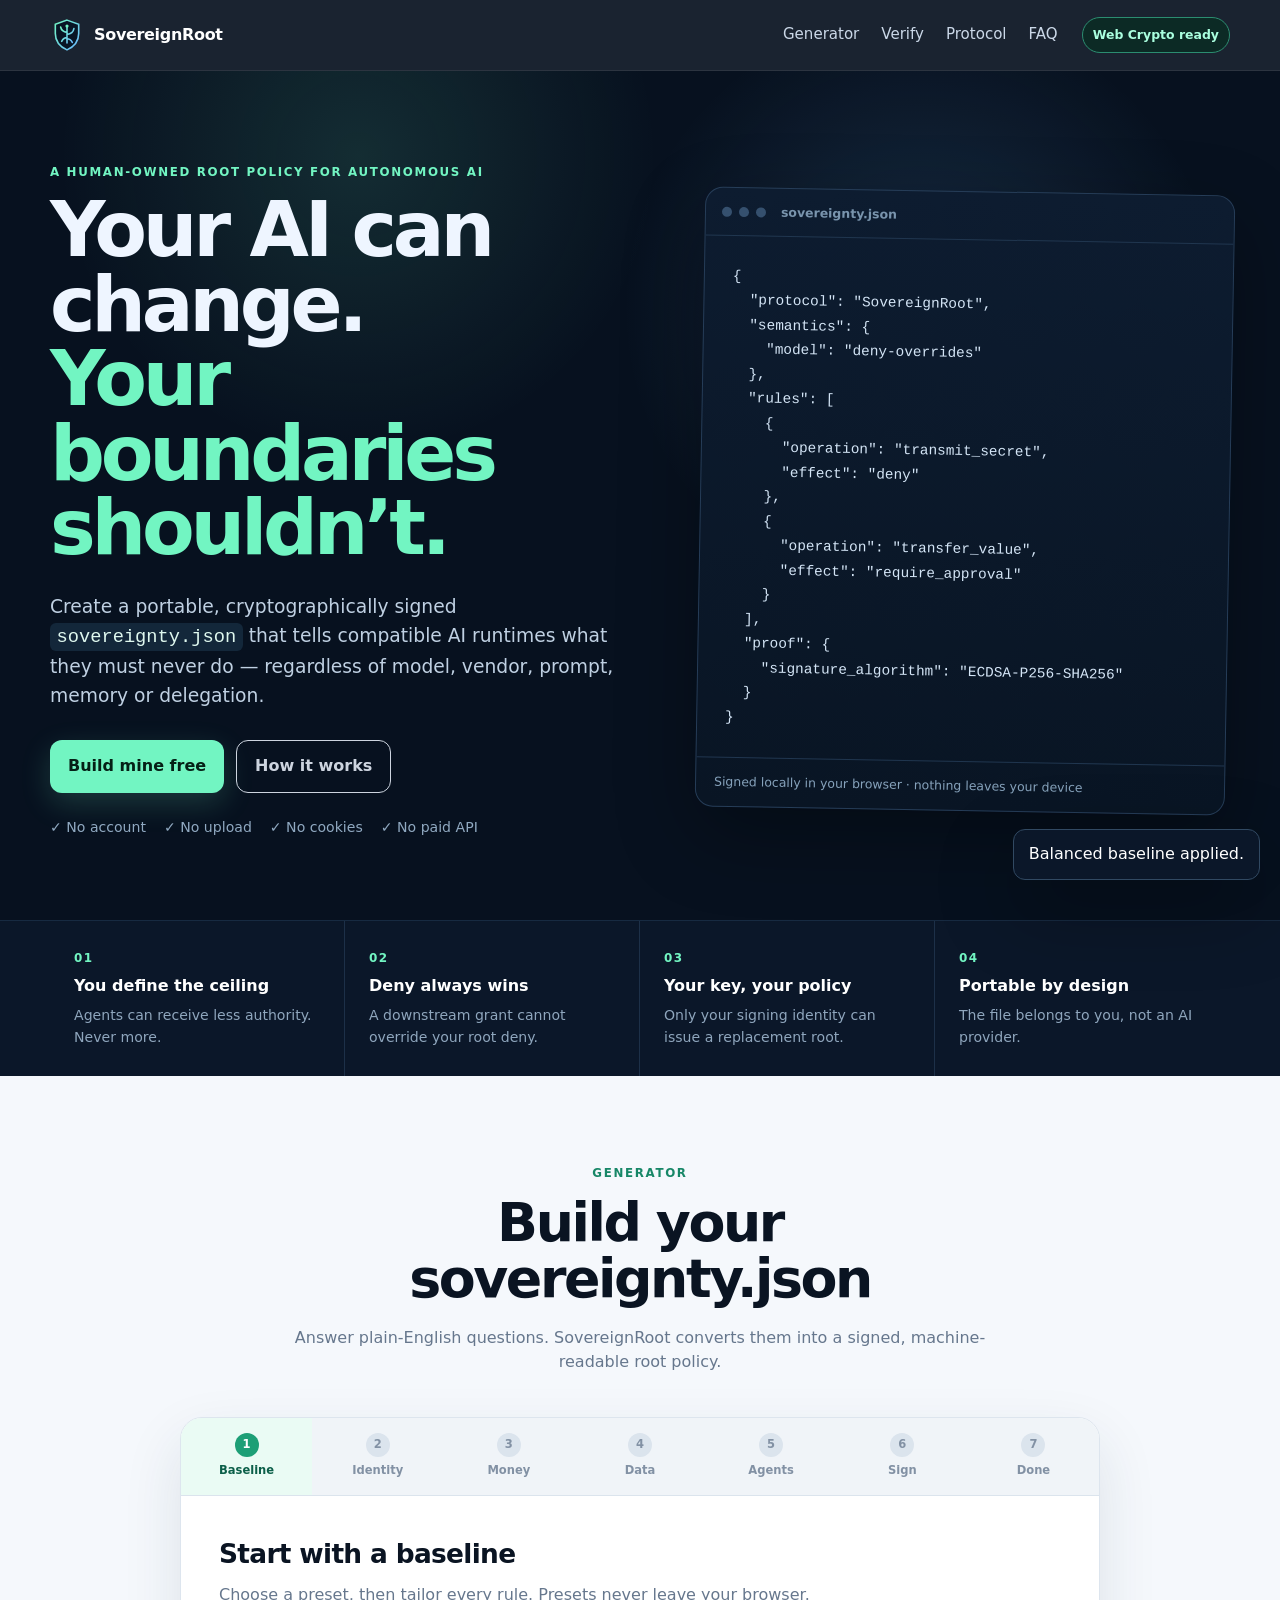
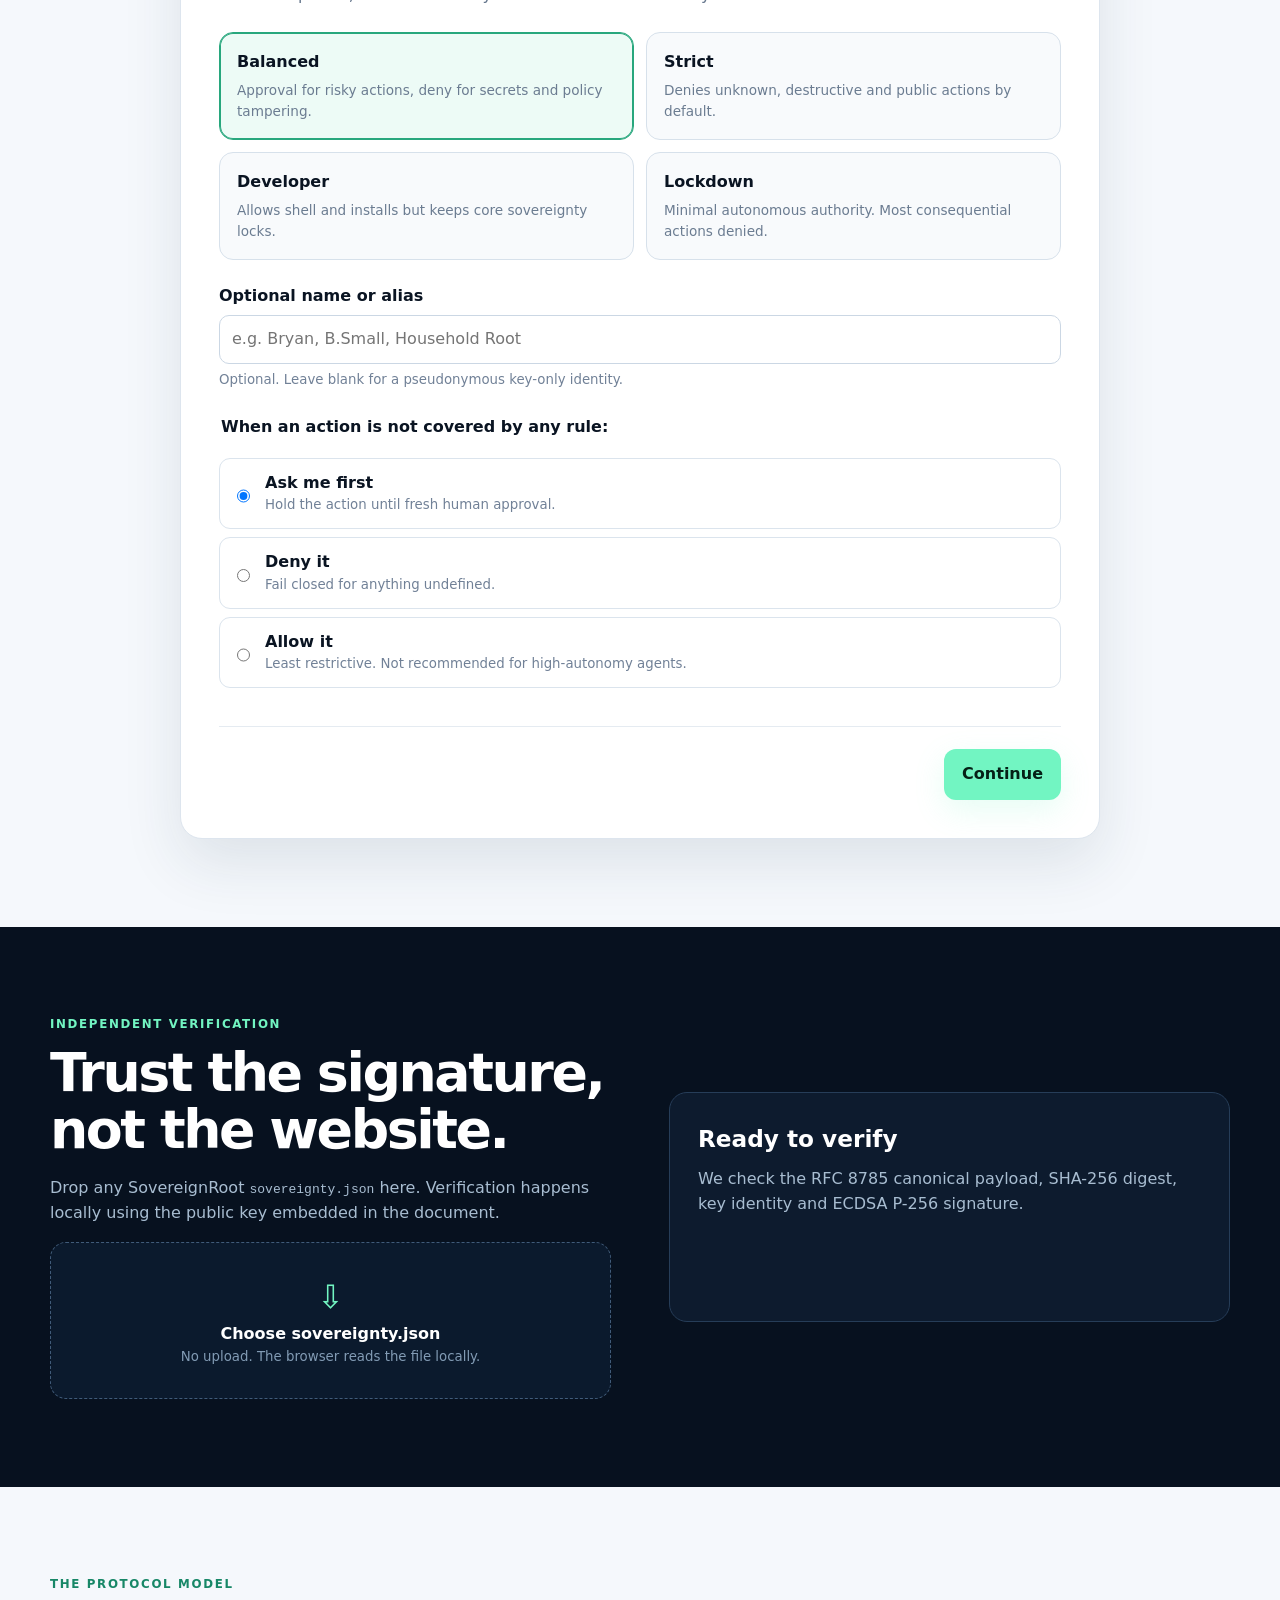
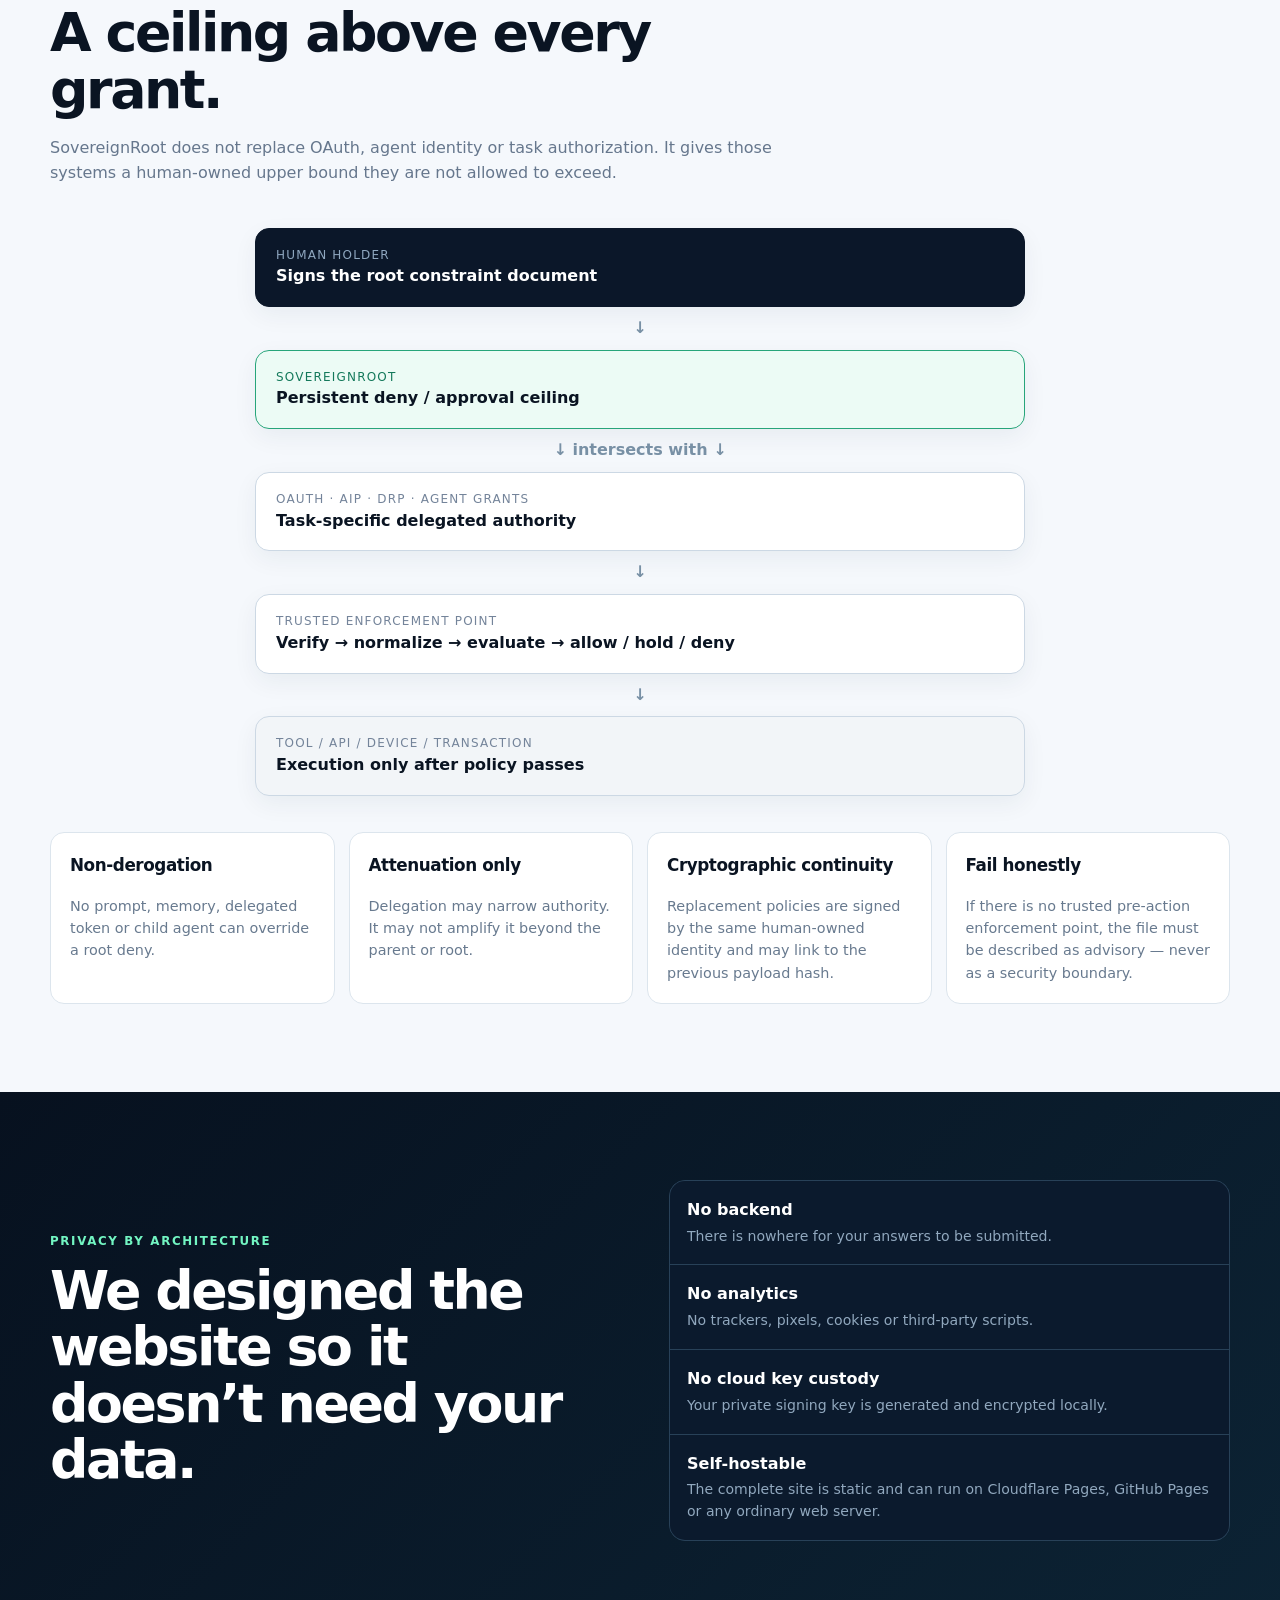
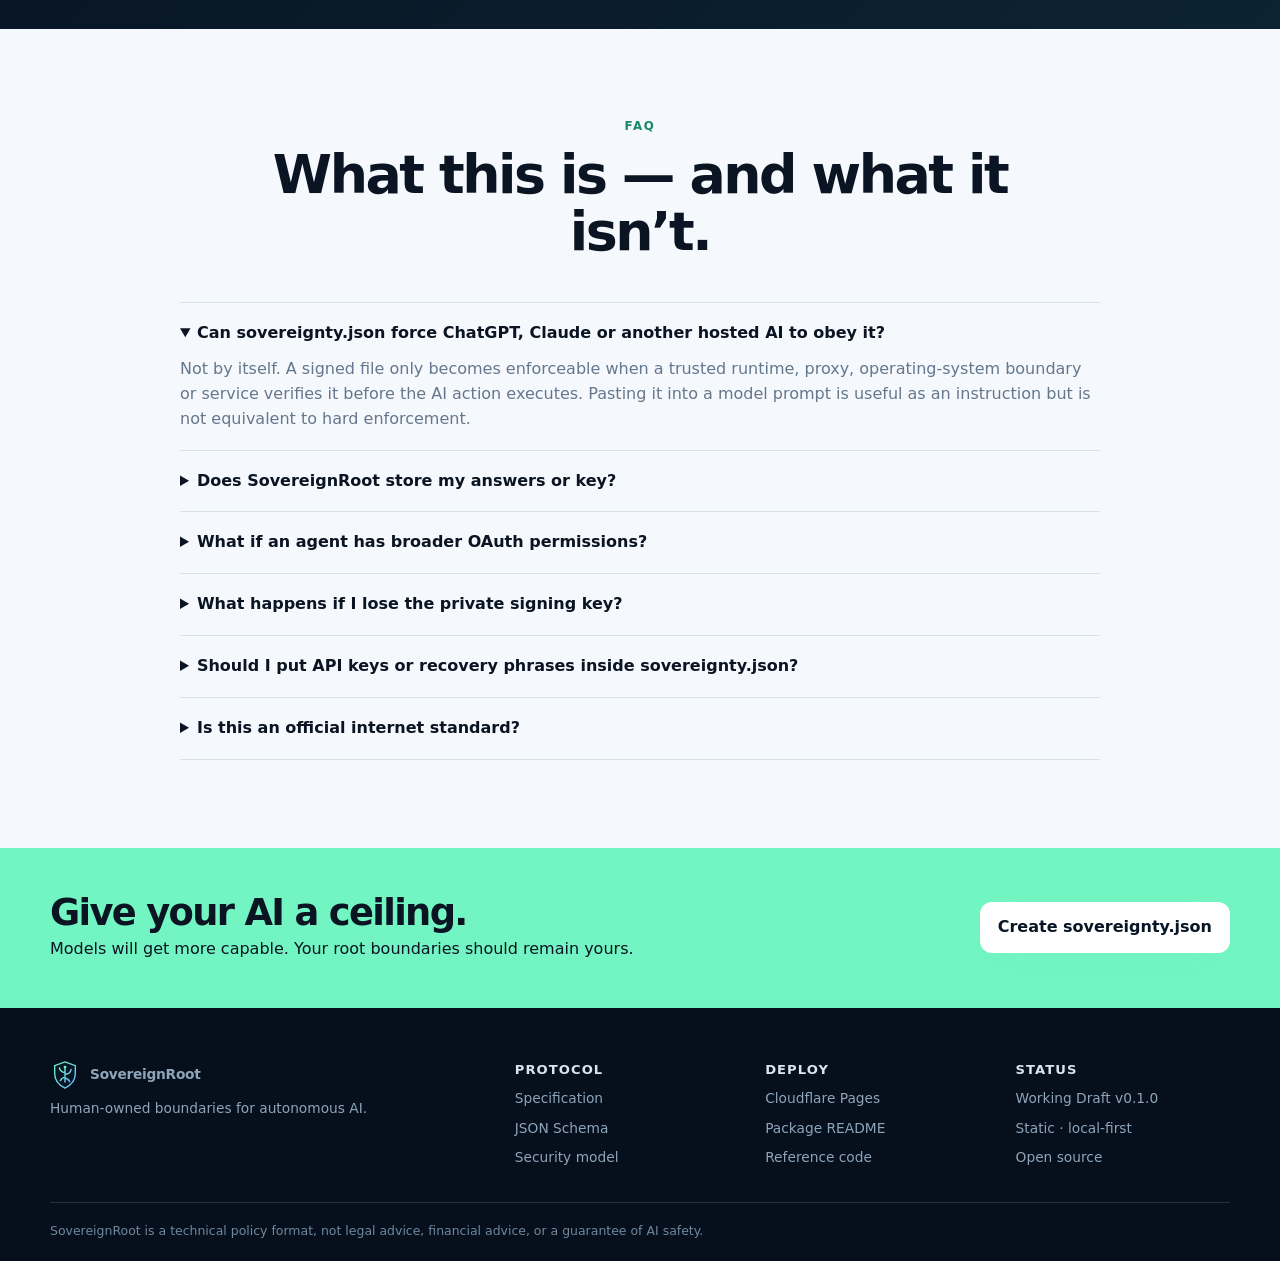
==== index.html @ cc2ec7a3 "SovereignRoot v0.1.1 — human-owned root constraint policy for autonomous AI Static, local-first webs" ====
<!doctype html>
<html lang="en" data-app-ready="false">
<head>
  <meta charset="utf-8">
  <meta name="viewport" content="width=device-width,initial-scale=1">
  <meta name="theme-color" content="#07111f">
  <meta name="description" content="Create a signed sovereignty.json that defines the boundaries your AI agents must never cross. Free, private, local-first and vendor-neutral.">
  <meta name="robots" content="index,follow">
  <meta property="og:title" content="SovereignRoot — Your rules above the AI">
  <meta property="og:description" content="Generate a portable, cryptographically signed root policy for AI agents. Your boundaries survive vendors, models and agents.">
  <meta property="og:type" content="website">
  <meta property="og:url" content="https://sovereignroot.pages.dev/">
  <meta property="og:image" content="https://sovereignroot.pages.dev/assets/og-card.png">
  <meta name="twitter:card" content="summary_large_image">
  <meta name="twitter:title" content="SovereignRoot — Your rules above the AI">
  <meta name="twitter:description" content="Create a signed sovereignty.json. Free. Private. Local-first. Vendor-neutral.">
  <meta name="twitter:image" content="https://sovereignroot.pages.dev/assets/og-card.png">
  <link rel="canonical" href="https://sovereignroot.pages.dev/">
  <link rel="icon" href="./assets/logo.svg" type="image/svg+xml">
  <link rel="manifest" href="./manifest.webmanifest">
  <link rel="stylesheet" href="./css/styles.css">
  <title>SovereignRoot — Your rules above the AI</title>
</head>
<body>
  <a class="skip" href="#main">Skip to content</a>
  <header class="site-header">
    <div class="wrap header-inner">
      <a class="brand" href="#top" aria-label="SovereignRoot home">
        <img src="./assets/logo.svg" width="34" height="34" alt="">
        <span>SovereignRoot</span>
      </a>
      <nav aria-label="Primary">
        <a href="#generator">Generator</a>
        <a href="#verify">Verify</a>
        <a href="#protocol">Protocol</a>
        <a href="#faq">FAQ</a>
      </nav>
      <span id="cryptoSupport" class="status-chip">Checking crypto…</span>
    </div>
  </header>

  <main id="main">
    <section class="hero" id="top">
      <div class="wrap hero-grid">
        <div>
          <div class="eyebrow">A human-owned root policy for autonomous AI</div>
          <h1>Your AI can change.<br><span>Your boundaries shouldn’t.</span></h1>
          <p class="hero-copy">Create a portable, cryptographically signed <code>sovereignty.json</code> that tells compatible AI runtimes what they must never do — regardless of model, vendor, prompt, memory or delegation.</p>
          <div class="hero-actions">
            <a class="button primary" href="#generator">Build mine free</a>
            <a class="button ghost" href="#protocol">How it works</a>
          </div>
          <div class="trust-row" aria-label="Product guarantees">
            <span>✓ No account</span><span>✓ No upload</span><span>✓ No cookies</span><span>✓ No paid API</span>
          </div>
        </div>
        <div class="hero-card" aria-label="Example policy">
          <div class="terminal-bar"><span></span><span></span><span></span><b>sovereignty.json</b></div>
<pre>{
  "protocol": "SovereignRoot",
  "semantics": {
    "model": "deny-overrides"
  },
  "rules": [
    {
      "operation": "transmit_secret",
      "effect": "deny"
    },
    {
      "operation": "transfer_value",
      "effect": "require_approval"
    }
  ],
  "proof": {
    "signature_algorithm": "ECDSA-P256-SHA256"
  }
}</pre>
          <div class="hero-card-footer">Signed locally in your browser · nothing leaves your device</div>
        </div>
      </div>
    </section>

    <section class="principle-strip">
      <div class="wrap principle-grid">
        <div><strong>01</strong><span>You define the ceiling</span><p>Agents can receive less authority. Never more.</p></div>
        <div><strong>02</strong><span>Deny always wins</span><p>A downstream grant cannot override your root deny.</p></div>
        <div><strong>03</strong><span>Your key, your policy</span><p>Only your signing identity can issue a replacement root.</p></div>
        <div><strong>04</strong><span>Portable by design</span><p>The file belongs to you, not an AI provider.</p></div>
      </div>
    </section>

    <section class="section" id="generator">
      <div class="wrap narrow">
        <div class="section-heading">
          <div class="eyebrow">Generator</div>
          <h2>Build your sovereignty.json</h2>
          <p>Answer plain-English questions. SovereignRoot converts them into a signed, machine-readable root policy.</p>
        </div>

        <div class="wizard-shell">
          <ol class="steps" aria-label="Generator progress">
            <li data-step-indicator="1"><span>1</span><b>Baseline</b></li>
            <li data-step-indicator="2"><span>2</span><b>Identity</b></li>
            <li data-step-indicator="3"><span>3</span><b>Money</b></li>
            <li data-step-indicator="4"><span>4</span><b>Data</b></li>
            <li data-step-indicator="5"><span>5</span><b>Agents</b></li>
            <li data-step-indicator="6"><span>6</span><b>Sign</b></li>
            <li data-step-indicator="7"><span>7</span><b>Done</b></li>
          </ol>

          <form id="policyForm" novalidate>
            <section data-step-panel="1" class="wizard-panel">
              <h3>Start with a baseline</h3>
              <p class="muted">Choose a preset, then tailor every rule. Presets never leave your browser.</p>
              <div class="preset-grid">
                <button type="button" class="preset" data-preset="balanced"><b>Balanced</b><span>Approval for risky actions, deny for secrets and policy tampering.</span></button>
                <button type="button" class="preset" data-preset="strict"><b>Strict</b><span>Denies unknown, destructive and public actions by default.</span></button>
                <button type="button" class="preset" data-preset="developer"><b>Developer</b><span>Allows shell and installs but keeps core sovereignty locks.</span></button>
                <button type="button" class="preset" data-preset="lockdown"><b>Lockdown</b><span>Minimal autonomous authority. Most consequential actions denied.</span></button>
              </div>

              <label class="field">
                <span>Optional name or alias</span>
                <input type="text" name="displayName" maxlength="80" autocomplete="off" placeholder="e.g. Bryan, B.Small, Household Root">
                <small>Optional. Leave blank for a pseudonymous key-only identity.</small>
              </label>

              <fieldset class="choice-group">
                <legend>When an action is not covered by any rule:</legend>
                <label><input type="radio" name="unknown" value="require_approval" checked><span><b>Ask me first</b><small>Hold the action until fresh human approval.</small></span></label>
                <label><input type="radio" name="unknown" value="deny"><span><b>Deny it</b><small>Fail closed for anything undefined.</small></span></label>
                <label><input type="radio" name="unknown" value="allow"><span><b>Allow it</b><small>Least restrictive. Not recommended for high-autonomy agents.</small></span></label>
              </fieldset>

              <div class="wizard-actions"><span></span><button type="button" class="button primary" data-next>Continue</button></div>
            </section>

            <section data-step-panel="2" class="wizard-panel" hidden>
              <h3>Identity, secrets & legal authority</h3>
              <p class="muted">These are the rules that prevent an AI from becoming “you” merely because it acts for you.</p>
              <div class="question-grid">
                <label class="select-field"><span>Impersonate you or claim you personally authored an AI action</span><select name="impersonation"><option value="deny">Never</option><option value="require_approval">Only with approval</option></select></label>
                <label class="select-field"><span>Accept contracts, declarations or legal terms</span><select name="legalAcceptance"><option value="require_approval">Require approval</option><option value="deny">Never</option><option value="allow">Allow</option></select></label>
                <label class="select-field"><span>Transmit passwords, API keys, recovery phrases or private keys</span><select name="secretExfiltration"><option value="deny">Never</option><option value="require_approval">Only with approval</option></select></label>
                <label class="select-field"><span>Write secrets into memory, logs, prompts or ordinary files</span><select name="secretPersistence"><option value="deny">Never</option><option value="require_approval">Only with approval</option></select></label>
              </div>
              <div class="hard-lock"><b>Always hard-locked in v0.1:</b> an agent cannot alter the root policy, disable compliant enforcement, weaken security controls, or access the SovereignRoot signing key.</div>
              <div class="wizard-actions"><button type="button" class="button ghost" data-back>Back</button><button type="button" class="button primary" data-next>Continue</button></div>
            </section>

            <section data-step-panel="3" class="wizard-panel" hidden>
              <h3>Money & transactions</h3>
              <p class="muted">Amounts are stored as integer minor units to avoid floating-point ambiguity.</p>
              <div class="three-col">
                <label class="field"><span>Currency</span><select name="currency"><option>GBP</option><option>USD</option><option>EUR</option><option>CAD</option><option>AUD</option><option>CHF</option><option>JPY</option></select></label>
                <label class="field"><span>Approval above — single transaction</span><div class="money-input"><span>minor units</span><input name="singleSpend" inputmode="numeric" value="10000" pattern="[0-9]*"></div><small>10000 = £100.00 when currency is GBP.</small></label>
                <label class="field"><span>Approval above — 24h aggregate</span><div class="money-input"><span>minor units</span><input name="dailySpend" inputmode="numeric" value="25000" pattern="[0-9]*"></div><small>25000 = £250.00 when currency is GBP.</small></label>
              </div>
              <label class="select-field"><span>Pay a new or previously unapproved recipient</span><select name="newPayee"><option value="require_approval">Require approval</option><option value="deny">Never</option><option value="allow">Allow within limits</option></select></label>
              <div class="note warning"><b>Important:</b> SovereignRoot is not a bank control. A compatible trusted enforcement point must intercept the transaction before execution.</div>
              <div class="wizard-actions"><button type="button" class="button ghost" data-back>Back</button><button type="button" class="button primary" data-next>Continue</button></div>
            </section>

            <section data-step-panel="4" class="wizard-panel" hidden>
              <h3>Communication & data</h3>
              <div class="question-grid">
                <label class="select-field"><span>Send external email, messages or DMs</span><select name="externalComms"><option value="require_approval">Require approval</option><option value="deny">Never</option><option value="allow">Allow</option></select></label>
                <label class="select-field"><span>Post publicly on social media, forums or websites</span><select name="publicPosting"><option value="require_approval">Require approval</option><option value="deny">Never</option><option value="allow">Allow</option></select></label>
                <label class="select-field"><span>Delete user files, messages or records</span><select name="destructive"><option value="require_approval">Require approval</option><option value="deny">Never</option><option value="allow">Allow</option></select></label>
                <label class="select-field"><span>Bulk-export private or personal data</span><select name="bulkExport"><option value="require_approval">Require approval</option><option value="deny">Never</option><option value="allow">Allow</option></select></label>
              </div>
              <label class="field"><span>Recipients the agent must never contact</span><textarea name="blockedRecipients" rows="3" placeholder="one per line or comma separated — e.g. person@example.com"></textarea><small>Optional personal data. This remains inside the file you download; do not publish the file if it contains private identifiers.</small></label>
              <label class="field"><span>Domains the agent must never connect to</span><textarea name="blockedDomains" rows="3" placeholder="example.com, unwanted.example"></textarea></label>
              <div class="wizard-actions"><button type="button" class="button ghost" data-back>Back</button><button type="button" class="button primary" data-next>Continue</button></div>
            </section>

            <section data-step-panel="5" class="wizard-panel" hidden>
              <h3>Agents, software & physical actions</h3>
              <div class="question-grid">
                <label class="select-field"><span>Install software, browser extensions, packages or persistent services</span><select name="softwareInstall"><option value="require_approval">Require approval</option><option value="deny">Never</option><option value="allow">Allow</option></select></label>
                <label class="select-field"><span>Run shell, terminal or PowerShell commands</span><select name="shell"><option value="require_approval">Require approval</option><option value="deny">Never</option><option value="allow">Allow</option></select></label>
                <label class="select-field"><span>Control physical devices, locks, machinery, vehicles, cameras or microphones</span><select name="physical"><option value="require_approval">Require approval</option><option value="deny">Never</option><option value="allow">Allow</option></select></label>
              </div>
              <div class="toggle-row">
                <label><input id="childAgents" type="checkbox" name="childAgents"><span><b>Allow child/sub-agents</b><small>Every child must inherit a subset of the parent’s authority. It can never escape this root.</small></span></label>
                <label class="compact"><span>Maximum depth</span><input id="childDepth" name="childDepth" type="number" min="0" max="10" value="0" disabled></label>
              </div>
              <div class="formula"><span>Effective authority</span><b>delegated authority ∩ SovereignRoot allowed authority</b><small>Root deny &gt; approval &gt; downstream allow</small></div>
              <div class="wizard-actions"><button type="button" class="button ghost" data-back>Back</button><button type="button" class="button primary" data-next>Continue</button></div>
            </section>

            <section data-step-panel="6" class="wizard-panel" hidden>
              <h3>Create your signing identity</h3>
              <p class="muted">Your browser generates an ECDSA P-256 signing key. The public key goes in <code>sovereignty.json</code>. The private key is encrypted with your passphrase before download.</p>
              <div class="security-grid">
                <div>
                  <label class="field"><span>Private-key passphrase</span><input id="keyPassphrase" type="password" autocomplete="new-password" minlength="12" placeholder="12+ characters"></label>
                  <label class="field"><span>Repeat passphrase</span><input id="keyPassphraseConfirm" type="password" autocomplete="new-password" minlength="12" placeholder="Repeat it exactly"></label>
                  <div class="note danger"><b>There is no recovery service.</b> If you lose both your encrypted key file and passphrase, nobody can recreate that signing identity — including us.</div>
                </div>
                <div class="key-import-card">
                  <h4>Already have a SovereignRoot identity?</h4>
                  <p>Load your encrypted key bundle to keep the same cryptographic identity when issuing a replacement policy.</p>
                  <input id="existingKeyFile" type="file" accept="application/json,.json">
                  <input id="existingKeyPassphrase" type="password" autocomplete="off" placeholder="Existing key passphrase">
                  <button type="button" id="loadExistingKeyBtn" class="button ghost small">Load existing key</button>
                  <div id="existingKeyStatus" class="inline-status"></div>
                  <hr>
                  <h4>Link a previous policy</h4>
                  <p>Optional. Adds the previous signed payload hash to the new policy’s continuity chain.</p>
                  <input id="previousPolicyFile" type="file" accept="application/json,.json">
                  <div id="previousPolicyStatus" class="inline-status"></div>
                </div>
              </div>
              <div class="wizard-actions"><button type="button" class="button ghost" data-back>Back</button><button type="button" id="generateBtn" class="button primary">Generate &amp; sign my sovereignty.json</button></div>
            </section>

            <section data-step-panel="7" class="wizard-panel result-panel" hidden>
              <div class="result-top">
                <div><div class="eyebrow">Complete</div><h3>Your root policy is ready</h3><p>Download all three files. Keep the encrypted key separate from anything your agent can read.</p></div>
                <span id="resultStatus" class="status-chip valid">Signed locally</span>
              </div>
              <div class="result-metrics">
                <div><span>Rules</span><b id="resultRules">—</b></div>
                <div><span>Hard deny</span><b id="resultDenied">—</b></div>
                <div><span>Approval gates</span><b id="resultApproval">—</b></div>
                <div><span>Spend gate</span><b id="resultSpend">—</b></div>
              </div>
              <div class="download-grid">
                <button type="button" id="downloadPolicyBtn" class="download-card"><b>1. sovereignty.json</b><span>Your signed public root policy. Give this to compatible enforcement runtimes.</span><em>Download policy →</em></button>
                <button type="button" id="downloadKeyBtn" class="download-card critical"><b>2. sovereignroot-key.json</b><span>Your encrypted private signing key. Keep offline and away from agents.</span><em>Download private key →</em></button>
                <button type="button" id="downloadGuideBtn" class="download-card"><b>3. SOVEREIGNROOT-INSTALL.md</b><span>Practical instructions for users and runtime implementers.</span><em>Download instructions →</em></button>
              </div>
              <div class="fingerprints">
                <div><span>Signing identity</span><code id="resultKeyId">—</code></div>
                <div><span>Payload SHA-256</span><code id="resultHash">—</code></div>
              </div>
              <details class="json-details"><summary>Inspect generated JSON</summary><button type="button" id="copyJsonBtn" class="text-button">Copy JSON</button><pre id="jsonPreview"></pre></details>
              <div class="note warning"><b>Do not confuse a signed policy with enforcement.</b> If your agent runtime does not verify and enforce this file before tool actions, it is advisory only.</div>
              <div class="wizard-actions"><button type="button" class="button ghost" data-back>Edit policy</button><button type="button" id="copyGuideBtn" class="button ghost">Copy install instructions</button></div>
            </section>
          </form>
        </div>
      </div>
    </section>

    <section class="section dark" id="verify">
      <div class="wrap split">
        <div>
          <div class="eyebrow">Independent verification</div>
          <h2>Trust the signature, not the website.</h2>
          <p>Drop any SovereignRoot <code>sovereignty.json</code> here. Verification happens locally using the public key embedded in the document.</p>
          <label class="dropbox">
            <input id="verifyFile" type="file" accept="application/json,.json">
            <span class="drop-icon">⇩</span>
            <b>Choose sovereignty.json</b>
            <small>No upload. The browser reads the file locally.</small>
          </label>
        </div>
        <div id="verifyResult" class="verify-output idle">
          <div class="verify-title">Ready to verify</div>
          <p>We check the RFC 8785 canonical payload, SHA-256 digest, key identity and ECDSA P-256 signature.</p>
        </div>
      </div>
    </section>

    <section class="section" id="protocol">
      <div class="wrap">
        <div class="section-heading left">
          <div class="eyebrow">The protocol model</div>
          <h2>A ceiling above every grant.</h2>
          <p>SovereignRoot does not replace OAuth, agent identity or task authorization. It gives those systems a human-owned upper bound they are not allowed to exceed.</p>
        </div>
        <div class="stack-diagram" aria-label="SovereignRoot authority stack">
          <div class="layer human"><span>Human holder</span><b>Signs the root constraint document</b></div>
          <div class="arrow">↓</div>
          <div class="layer root"><span>SovereignRoot</span><b>Persistent deny / approval ceiling</b></div>
          <div class="arrow">↓ intersects with ↓</div>
          <div class="layer auth"><span>OAuth · AIP · DRP · agent grants</span><b>Task-specific delegated authority</b></div>
          <div class="arrow">↓</div>
          <div class="layer runtime"><span>Trusted enforcement point</span><b>Verify → normalize → evaluate → allow / hold / deny</b></div>
          <div class="arrow">↓</div>
          <div class="layer action"><span>Tool / API / device / transaction</span><b>Execution only after policy passes</b></div>
        </div>
        <div class="protocol-cards">
          <article><h3>Non-derogation</h3><p>No prompt, memory, delegated token or child agent can override a root deny.</p></article>
          <article><h3>Attenuation only</h3><p>Delegation may narrow authority. It may not amplify it beyond the parent or root.</p></article>
          <article><h3>Cryptographic continuity</h3><p>Replacement policies are signed by the same human-owned identity and may link to the previous payload hash.</p></article>
          <article><h3>Fail honestly</h3><p>If there is no trusted pre-action enforcement point, the file must be described as advisory — never as a security boundary.</p></article>
        </div>
      </div>
    </section>

    <section class="section privacy-section">
      <div class="wrap split privacy-grid">
        <div>
          <div class="eyebrow">Privacy by architecture</div>
          <h2>We designed the website so it doesn’t need your data.</h2>
        </div>
        <div class="privacy-list">
          <div><b>No backend</b><span>There is nowhere for your answers to be submitted.</span></div>
          <div><b>No analytics</b><span>No trackers, pixels, cookies or third-party scripts.</span></div>
          <div><b>No cloud key custody</b><span>Your private signing key is generated and encrypted locally.</span></div>
          <div><b>Self-hostable</b><span>The complete site is static and can run on Cloudflare Pages, GitHub Pages or any ordinary web server.</span></div>
        </div>
      </div>
    </section>

    <section class="section" id="faq">
      <div class="wrap narrow">
        <div class="section-heading"><div class="eyebrow">FAQ</div><h2>What this is — and what it isn’t.</h2></div>
        <div class="faq-list">
          <details open><summary>Can sovereignty.json force ChatGPT, Claude or another hosted AI to obey it?</summary><p>Not by itself. A signed file only becomes enforceable when a trusted runtime, proxy, operating-system boundary or service verifies it before the AI action executes. Pasting it into a model prompt is useful as an instruction but is not equivalent to hard enforcement.</p></details>
          <details><summary>Does SovereignRoot store my answers or key?</summary><p>No. The distributed website contains no backend or submission endpoint. Generation, encryption, signing and verification happen in your browser. You control the files that are downloaded.</p></details>
          <details><summary>What if an agent has broader OAuth permissions?</summary><p>A conforming enforcement implementation intersects delegated authority with the SovereignRoot ceiling. A downstream grant cannot turn a root deny into an allow.</p></details>
          <details><summary>What happens if I lose the private signing key?</summary><p>You can still use and verify the existing policy, but you lose cryptographic continuity for future replacement policies. Keep at least two offline backups of the encrypted key file and separately preserve the passphrase.</p></details>
          <details><summary>Should I put API keys or recovery phrases inside sovereignty.json?</summary><p>No. Never place secrets in the policy. Rules may refer to secret classes, but actual passwords, private keys, tokens, seed phrases and recovery codes should remain outside the document.</p></details>
          <details><summary>Is this an official internet standard?</summary><p>No. SovereignRoot v0.1 is an open working specification and reference implementation. It deliberately builds on established cryptographic and JSON standards, but the policy format itself is not an IETF, W3C or NIST standard.</p></details>
        </div>
      </div>
    </section>

    <section class="cta-section">
      <div class="wrap cta-inner"><div><h2>Give your AI a ceiling.</h2><p>Models will get more capable. Your root boundaries should remain yours.</p></div><a class="button primary light" href="#generator">Create sovereignty.json</a></div>
    </section>
  </main>

  <footer>
    <div class="wrap footer-grid">
      <div><a class="brand" href="#top"><img src="./assets/logo.svg" width="30" height="30" alt=""><span>SovereignRoot</span></a><p>Human-owned boundaries for autonomous AI.</p></div>
      <div><b>Protocol</b><a href="./protocol/SOVEREIGNROOT-SPEC.md">Specification</a><a href="./protocol/sovereignty.schema.json">JSON Schema</a><a href="./docs/SECURITY.md">Security model</a></div>
      <div><b>Deploy</b><a href="./docs/DEPLOY_CLOUDFLARE.md">Cloudflare Pages</a><a href="./README.md">Package README</a><a href="./reference/README.md">Reference code</a></div>
      <div><b>Status</b><span>Working Draft v0.1.0</span><span>Static · local-first</span><span>Open source</span></div>
    </div>
    <div class="wrap footer-bottom">SovereignRoot is a technical policy format, not legal advice, financial advice, or a guarantee of AI safety.</div>
  </footer>

  <div id="toast" class="toast" role="status" aria-live="polite"></div>
  <script src="./js/sovereignroot.bundle.js"></script>
</body>
</html>
---- css/styles.css ----
:root{--bg:#07111f;--bg2:#0b1729;--panel:#101e32;--panel2:#13243b;--text:#eef5ff;--muted:#a8b8cc;--ink:#0a1422;--paper:#f5f8fc;--line:#243852;--brand:#72f5c2;--brand2:#6ab7ff;--danger:#ff7b8a;--warn:#ffd36a;--shadow:0 28px 80px rgba(0,0,0,.32);--radius:22px;--max:1180px}*{box-sizing:border-box}html{scroll-behavior:smooth}body{margin:0;font-family:Inter,ui-sans-serif,system-ui,-apple-system,BlinkMacSystemFont,"Segoe UI",sans-serif;background:var(--paper);color:var(--ink);line-height:1.55}button,input,select,textarea{font:inherit}.wrap{width:min(var(--max),calc(100% - 40px));margin-inline:auto}.narrow{width:min(920px,calc(100% - 40px))}.skip{position:absolute;left:-9999px;top:8px;background:#fff;padding:8px 12px;z-index:999}.skip:focus{left:8px}.site-header{position:sticky;top:0;z-index:50;background:rgba(7,17,31,.92);backdrop-filter:blur(16px);border-bottom:1px solid rgba(255,255,255,.08);color:#fff}.header-inner{height:70px;display:flex;align-items:center;gap:24px}.brand{display:inline-flex;align-items:center;gap:10px;color:inherit;text-decoration:none;font-weight:800;letter-spacing:-.02em}.brand img{display:block}.header-inner nav{display:flex;gap:22px;margin-left:auto}.header-inner nav a{color:#cbd8e8;text-decoration:none;font-size:.94rem}.header-inner nav a:hover{color:#fff}.status-chip{display:inline-flex;align-items:center;border-radius:999px;padding:7px 10px;font-size:.78rem;font-weight:750;border:1px solid #38506e;color:#c7d6e8;background:#0d1b2e}.status-chip.valid{border-color:#2b8d70;color:#aaffdf;background:#0c2a25}.status-chip.warning{border-color:#7e672e;color:#ffe6a7;background:#2d2614}.hero{background:radial-gradient(circle at 72% 28%,rgba(106,183,255,.17),transparent 27%),radial-gradient(circle at 28% 10%,rgba(114,245,194,.12),transparent 25%),var(--bg);color:var(--text);padding:92px 0 82px;overflow:hidden}.hero-grid{display:grid;grid-template-columns:1.05fr .95fr;gap:64px;align-items:center}.eyebrow{text-transform:uppercase;letter-spacing:.14em;font-size:.74rem;font-weight:850;color:#178767;margin-bottom:12px}.hero .eyebrow,.dark .eyebrow,.privacy-section .eyebrow{color:var(--brand)}h1,h2,h3,h4,p{margin-top:0}h1{font-size:clamp(3rem,6vw,5.6rem);line-height:.97;letter-spacing:-.055em;margin-bottom:26px}h1 span{color:var(--brand)}h2{font-size:clamp(2.2rem,4.2vw,3.7rem);line-height:1.05;letter-spacing:-.045em;margin-bottom:18px}h3{font-size:1.65rem;letter-spacing:-.025em}.hero-copy{font-size:1.17rem;color:#bfd0e2;max-width:690px}.hero-copy code{color:#dff8ef;background:#13273a;padding:.15em .35em;border-radius:6px}.hero-actions{display:flex;gap:12px;margin:30px 0 24px}.button{display:inline-flex;align-items:center;justify-content:center;border:0;border-radius:12px;padding:13px 18px;font-weight:800;text-decoration:none;cursor:pointer;transition:.18s transform,.18s background,.18s border}.button:hover{transform:translateY(-1px)}.button.primary{background:var(--brand);color:#052016;box-shadow:0 10px 30px rgba(114,245,194,.18)}.button.primary:hover{background:#8affcf}.button.ghost{background:transparent;color:inherit;border:1px solid currentColor;opacity:.86}.button.small{padding:9px 12px;font-size:.88rem}.button.light{background:#fff;color:#081525}.trust-row{display:flex;flex-wrap:wrap;gap:18px;color:#90a9c1;font-size:.88rem}.hero-card{background:linear-gradient(180deg,#0d1c30,#091524);border:1px solid #263d58;border-radius:18px;box-shadow:var(--shadow);overflow:hidden;transform:rotate(1deg)}.terminal-bar{height:48px;display:flex;align-items:center;gap:7px;padding:0 16px;border-bottom:1px solid #20364f;color:#7994ad;font-size:.78rem}.terminal-bar span{width:10px;height:10px;border-radius:50%;background:#35506e}.terminal-bar b{margin-left:8px}.hero-card pre{margin:0;padding:28px;color:#d4e5f6;overflow:auto;font-size:.9rem;line-height:1.7}.hero-card-footer{padding:14px 18px;border-top:1px solid #20364f;color:#86a2bb;font-size:.78rem}.principle-strip{background:#0b1729;color:#fff;border-top:1px solid #172a41}.principle-grid{display:grid;grid-template-columns:repeat(4,1fr)}.principle-grid>div{padding:28px 24px;border-right:1px solid #1d3048}.principle-grid>div:last-child{border:0}.principle-grid strong{display:block;color:var(--brand);font-size:.75rem;letter-spacing:.12em}.principle-grid span{display:block;font-weight:800;margin:6px 0}.principle-grid p{margin:0;color:#8fa6bd;font-size:.88rem}.section{padding:88px 0}.section.dark{background:var(--bg);color:#fff}.section-heading{text-align:center;max-width:760px;margin:0 auto 42px}.section-heading.left{text-align:left;margin-left:0}.section-heading p,.muted{color:#66778d}.wizard-shell{background:#fff;border:1px solid #dde5ee;border-radius:var(--radius);box-shadow:0 24px 60px rgba(28,51,77,.11);overflow:hidden}.steps{list-style:none;display:grid;grid-template-columns:repeat(7,1fr);gap:0;margin:0;padding:0;background:#f0f4f8;border-bottom:1px solid #dbe4ed}.steps li{padding:15px 8px;text-align:center;color:#8291a4;font-size:.72rem;position:relative}.steps li span{width:24px;height:24px;border-radius:50%;display:grid;place-items:center;margin:0 auto 5px;background:#dbe4ed;font-weight:800}.steps li b{display:block}.steps li.active{color:#0c5f49;background:#eafbf4}.steps li.active span,.steps li.done span{background:#1d9f76;color:#fff}.wizard-panel{padding:38px}.wizard-panel>h3{margin-bottom:8px}.preset-grid{display:grid;grid-template-columns:repeat(2,1fr);gap:12px;margin:24px 0}.preset{appearance:none;text-align:left;border:1px solid #d7e1eb;background:#f8fafc;border-radius:14px;padding:17px;cursor:pointer;color:var(--ink)}.preset b,.preset span{display:block}.preset span{font-size:.85rem;color:#6b7c91;margin-top:5px}.preset.selected{border-color:#28a77d;background:#edfbf6;box-shadow:inset 0 0 0 1px #28a77d}.field{display:block;margin:18px 0}.field>span,.select-field>span{display:block;font-weight:750;margin-bottom:7px}.field input,.field select,.field textarea,.select-field select,.key-import-card input,.compact input{width:100%;border:1px solid #cbd7e4;border-radius:10px;padding:11px 12px;background:#fff;color:#0b1729}.field textarea{resize:vertical}.field small,.select-field small,.toggle-row small{display:block;color:#718197;margin-top:6px}.choice-group{border:0;padding:0;margin:24px 0}.choice-group legend{font-weight:800;margin-bottom:10px}.choice-group label{display:flex;gap:12px;padding:12px;border:1px solid #dbe4ed;border-radius:11px;margin:8px 0}.choice-group input{margin-top:5px}.choice-group span b,.choice-group span small{display:block}.choice-group small{color:#718197}.wizard-actions{display:flex;justify-content:space-between;gap:12px;margin-top:30px;padding-top:22px;border-top:1px solid #e5ebf1}.question-grid{display:grid;grid-template-columns:1fr 1fr;gap:14px}.select-field{display:block;border:1px solid #dbe4ed;border-radius:13px;padding:16px;background:#fafcfe}.hard-lock{padding:15px 17px;background:#0d2234;color:#d8e8f6;border-radius:12px;margin-top:18px}.three-col{display:grid;grid-template-columns:.55fr 1fr 1fr;gap:14px}.money-input{display:flex;border:1px solid #cbd7e4;border-radius:10px;overflow:hidden}.money-input span{padding:11px;background:#eef3f7;color:#62748a;font-size:.8rem;white-space:nowrap}.money-input input{border:0!important;border-radius:0!important}.note{padding:14px 16px;border-radius:11px;margin:18px 0;font-size:.9rem}.note.warning{background:#fff8df;border:1px solid #eed995;color:#604f18}.note.danger{background:#fff0f2;border:1px solid #f0b6be;color:#6d2832}.toggle-row{display:grid;grid-template-columns:1fr 180px;gap:14px;align-items:end;margin:18px 0}.toggle-row>label:first-child{display:flex;gap:11px;padding:14px;border:1px solid #dbe4ed;border-radius:12px}.toggle-row b,.toggle-row small{display:block}.compact span{display:block;font-weight:750;margin-bottom:7px}.formula{margin:20px 0;padding:20px;border-radius:14px;background:#07111f;color:#fff;text-align:center}.formula span,.formula small{display:block;color:#8fa8c0}.formula b{display:block;color:var(--brand);font-size:1.15rem;margin:5px 0}.security-grid{display:grid;grid-template-columns:1fr 1fr;gap:18px}.key-import-card{border:1px solid #dbe4ed;border-radius:14px;padding:18px;background:#f7fafc}.key-import-card h4{margin-bottom:5px}.key-import-card p{font-size:.86rem;color:#6b7c91}.key-import-card input{margin:5px 0 9px}.key-import-card hr{border:0;border-top:1px solid #dce5ed;margin:18px 0}.inline-status{font-size:.78rem;margin-top:8px;word-break:break-all}.inline-status.good{color:#147a5d}.inline-status.bad{color:#b53d4d}.result-top{display:flex;justify-content:space-between;gap:20px}.result-metrics{display:grid;grid-template-columns:repeat(4,1fr);gap:10px;margin:22px 0}.result-metrics div{border:1px solid #dce5ed;border-radius:12px;padding:14px}.result-metrics span{display:block;color:#74849a;font-size:.78rem}.result-metrics b{font-size:1.05rem}.download-grid{display:grid;grid-template-columns:repeat(3,1fr);gap:12px}.download-card{appearance:none;text-align:left;border:1px solid #d6e1eb;background:#f9fbfd;border-radius:14px;padding:17px;cursor:pointer;color:var(--ink)}.download-card b,.download-card span,.download-card em{display:block}.download-card span{color:#687a8f;font-size:.84rem;margin:7px 0 17px}.download-card em{font-style:normal;color:#0e8060;font-weight:800;font-size:.86rem}.download-card.critical{border-color:#edb6be;background:#fff6f7}.download-card.critical em{color:#b43e4c}.fingerprints{display:grid;grid-template-columns:1fr 1fr;gap:12px;margin:18px 0}.fingerprints div{background:#081525;border-radius:12px;color:#fff;padding:14px;min-width:0}.fingerprints span{display:block;color:#88a2bc;font-size:.76rem;margin-bottom:5px}.fingerprints code{display:block;white-space:nowrap;overflow:auto;font-size:.72rem}.json-details{margin:16px 0;border:1px solid #dce5ed;border-radius:12px;padding:14px}.json-details summary{cursor:pointer;font-weight:800}.json-details pre{max-height:420px;overflow:auto;background:#081525;color:#dbeaf7;padding:15px;border-radius:10px;font-size:.75rem}.text-button{border:0;background:transparent;color:#0a7e5d;font-weight:800;cursor:pointer;padding:8px 0}.split{display:grid;grid-template-columns:1fr 1fr;gap:58px;align-items:center}.dark p{color:#a8bdd1}.dropbox{display:grid;place-items:center;border:1px dashed #405b79;border-radius:16px;padding:30px;background:#0b1a2d;cursor:pointer;text-align:center}.dropbox input{position:absolute;opacity:0;pointer-events:none}.drop-icon{font-size:2rem;color:var(--brand)}.dropbox small{color:#829bb4}.verify-output{border-radius:18px;padding:28px;min-height:230px;background:#0d1b2e;border:1px solid #263d58}.verify-output.valid{border-color:#2b8d70;background:#0b2a24}.verify-output.invalid{border-color:#8d3c49;background:#2b1218}.verify-title{font-size:1.45rem;font-weight:850;margin-bottom:10px}.mini-dl{display:grid;gap:9px}.mini-dl div{display:grid;grid-template-columns:90px 1fr;gap:10px}.mini-dl dt{color:#8ea5bc}.mini-dl dd{margin:0;word-break:break-all}.stack-diagram{max-width:770px;margin:36px auto}.layer{border:1px solid #ccd8e4;border-radius:14px;padding:17px 20px;background:#fff;box-shadow:0 8px 24px rgba(22,45,68,.06)}.layer span,.layer b{display:block}.layer span{font-size:.75rem;text-transform:uppercase;letter-spacing:.1em;color:#74849a}.layer.root{border-color:#27a57a;background:#ecfbf5}.layer.root span{color:#14795b}.layer.human{background:#0b1729;color:#fff;border-color:#0b1729}.layer.human span{color:#8fa7bf}.layer.action{background:#f2f5f8}.arrow{text-align:center;color:#7890a5;font-weight:800;padding:9px}.protocol-cards{display:grid;grid-template-columns:repeat(4,1fr);gap:14px}.protocol-cards article{border:1px solid #dce5ed;border-radius:14px;padding:19px;background:#fff}.protocol-cards h3{font-size:1.05rem}.protocol-cards p{color:#687a8f;margin:0;font-size:.9rem}.privacy-section{background:linear-gradient(135deg,#07111f,#0c2334);color:#fff}.privacy-grid h2{margin-bottom:0}.privacy-list{display:grid;gap:1px;background:#284158;border:1px solid #284158;border-radius:16px;overflow:hidden}.privacy-list div{background:#0b1a2d;padding:17px}.privacy-list b,.privacy-list span{display:block}.privacy-list span{color:#91a8be;font-size:.88rem;margin-top:3px}.faq-list details{border-top:1px solid #d7e1eb;padding:18px 0}.faq-list details:last-child{border-bottom:1px solid #d7e1eb}.faq-list summary{font-weight:800;cursor:pointer}.faq-list p{color:#65778c;margin:11px 0 0}.cta-section{background:var(--brand);padding:46px 0}.cta-inner{display:flex;align-items:center;justify-content:space-between;gap:30px}.cta-inner h2{font-size:2.3rem;margin-bottom:5px}.cta-inner p{margin:0}.site-header+.hero{}footer{background:#06101c;color:#d8e5f1;padding:52px 0 22px}.footer-grid{display:grid;grid-template-columns:2fr repeat(3,1fr);gap:36px}.footer-grid>div{display:flex;flex-direction:column;gap:8px}.footer-grid p,.footer-grid a,.footer-grid span{color:#8ea4ba;text-decoration:none;font-size:.86rem}.footer-grid b{font-size:.82rem;text-transform:uppercase;letter-spacing:.08em}.footer-bottom{border-top:1px solid #1d3045;margin-top:34px;padding-top:18px;color:#6f879f;font-size:.78rem}.toast{position:fixed;right:20px;bottom:20px;z-index:100;background:#0b1729;color:#fff;border:1px solid #314962;border-radius:12px;padding:12px 15px;box-shadow:var(--shadow);opacity:0;transform:translateY(8px);pointer-events:none;transition:.2s}.toast.show{opacity:1;transform:none}.toast[data-kind="success"]{border-color:#2b8d70}.toast[data-kind="error"]{border-color:#a13d4b}@media(max-width:900px){.hero-grid,.split,.security-grid{grid-template-columns:1fr}.hero{padding-top:64px}.principle-grid{grid-template-columns:1fr 1fr}.question-grid,.download-grid,.protocol-cards{grid-template-columns:1fr 1fr}.three-col{grid-template-columns:1fr}.header-inner nav{display:none}.steps b{display:none!important}.footer-grid{grid-template-columns:1fr 1fr}.result-metrics{grid-template-columns:1fr 1fr}.fingerprints{grid-template-columns:1fr}}@media(max-width:620px){.wrap,.narrow{width:min(100% - 24px,var(--max))}.hero{padding:54px 0}.hero-actions{flex-direction:column;align-items:stretch}.trust-row{gap:10px}.principle-grid,.question-grid,.download-grid,.protocol-cards,.footer-grid{grid-template-columns:1fr}.principle-grid>div{border-right:0;border-bottom:1px solid #1d3048}.wizard-panel{padding:24px 18px}.steps li{padding:10px 2px}.preset-grid{grid-template-columns:1fr}.toggle-row{grid-template-columns:1fr}.result-top,.cta-inner{align-items:flex-start;flex-direction:column}.result-metrics{grid-template-columns:1fr 1fr}.header-inner{height:62px}.header-inner .status-chip{display:none}h1{font-size:3.2rem}.section{padding:64px 0}}
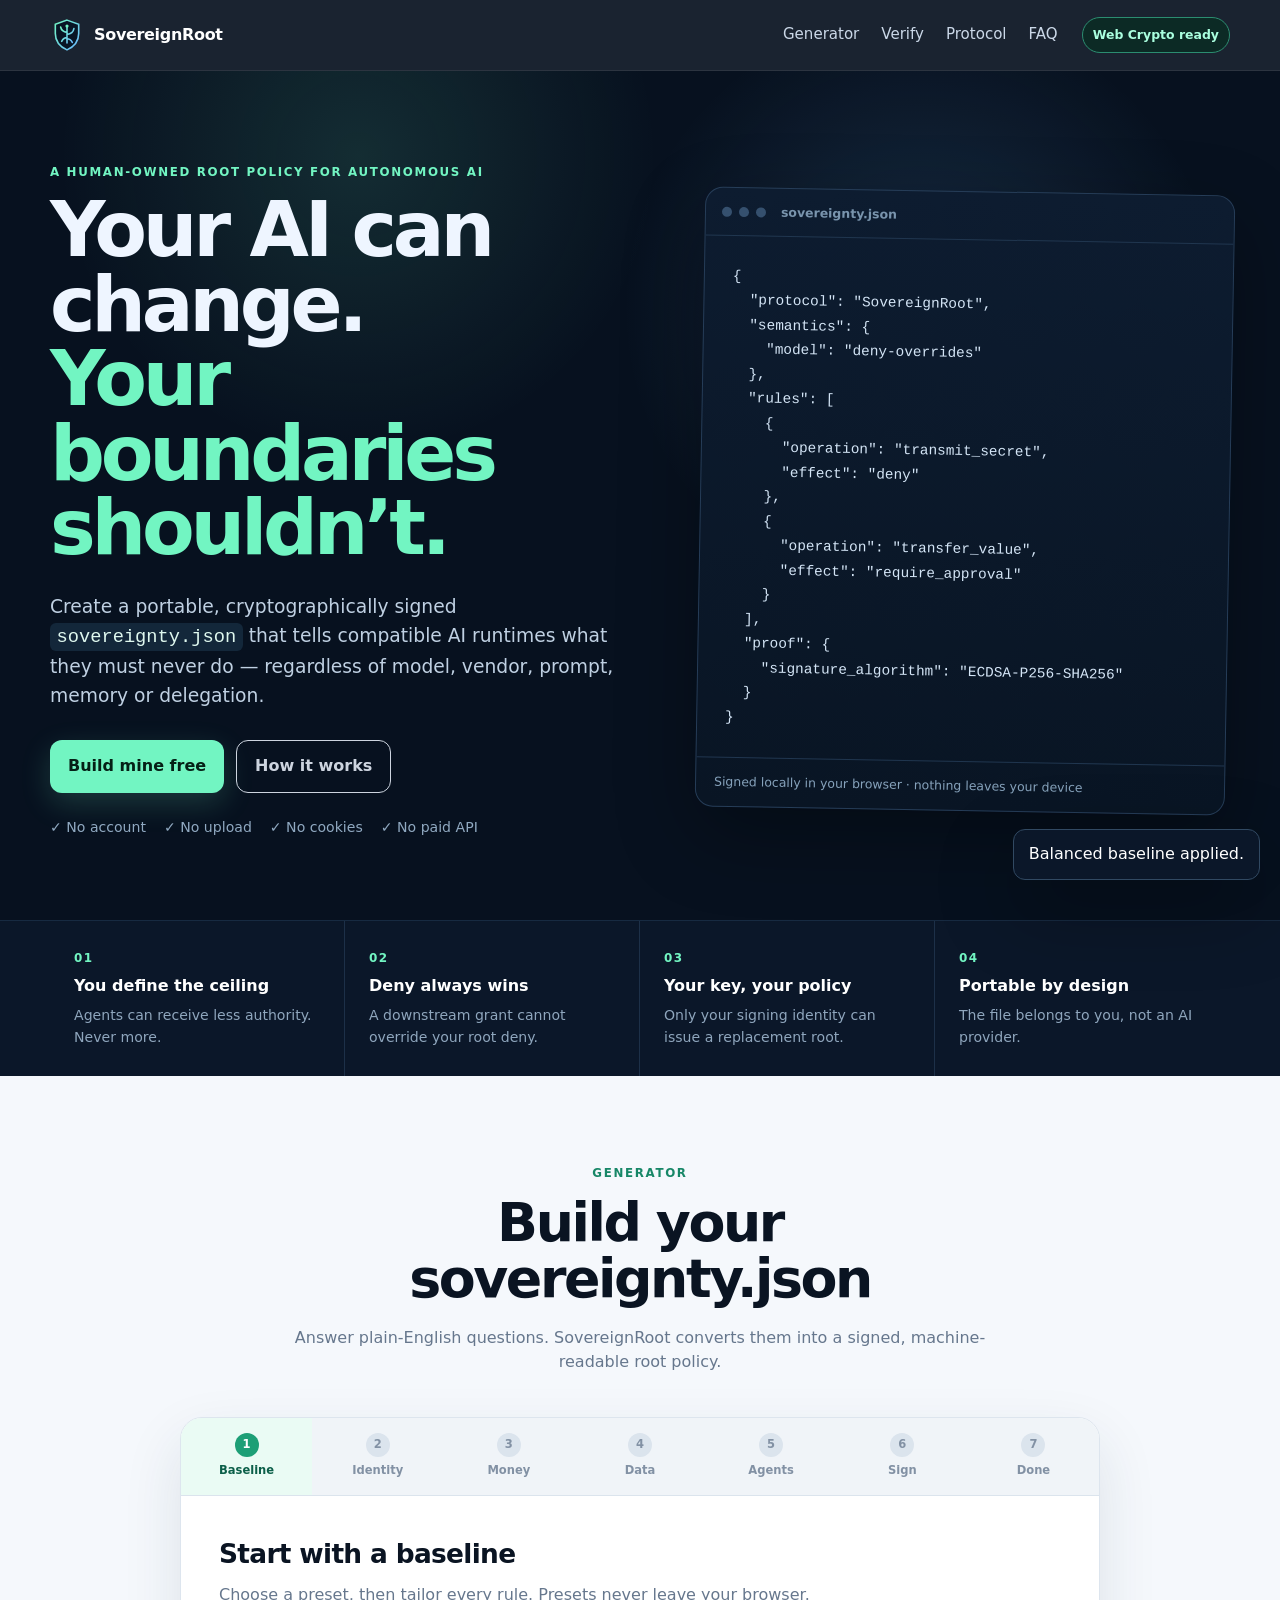
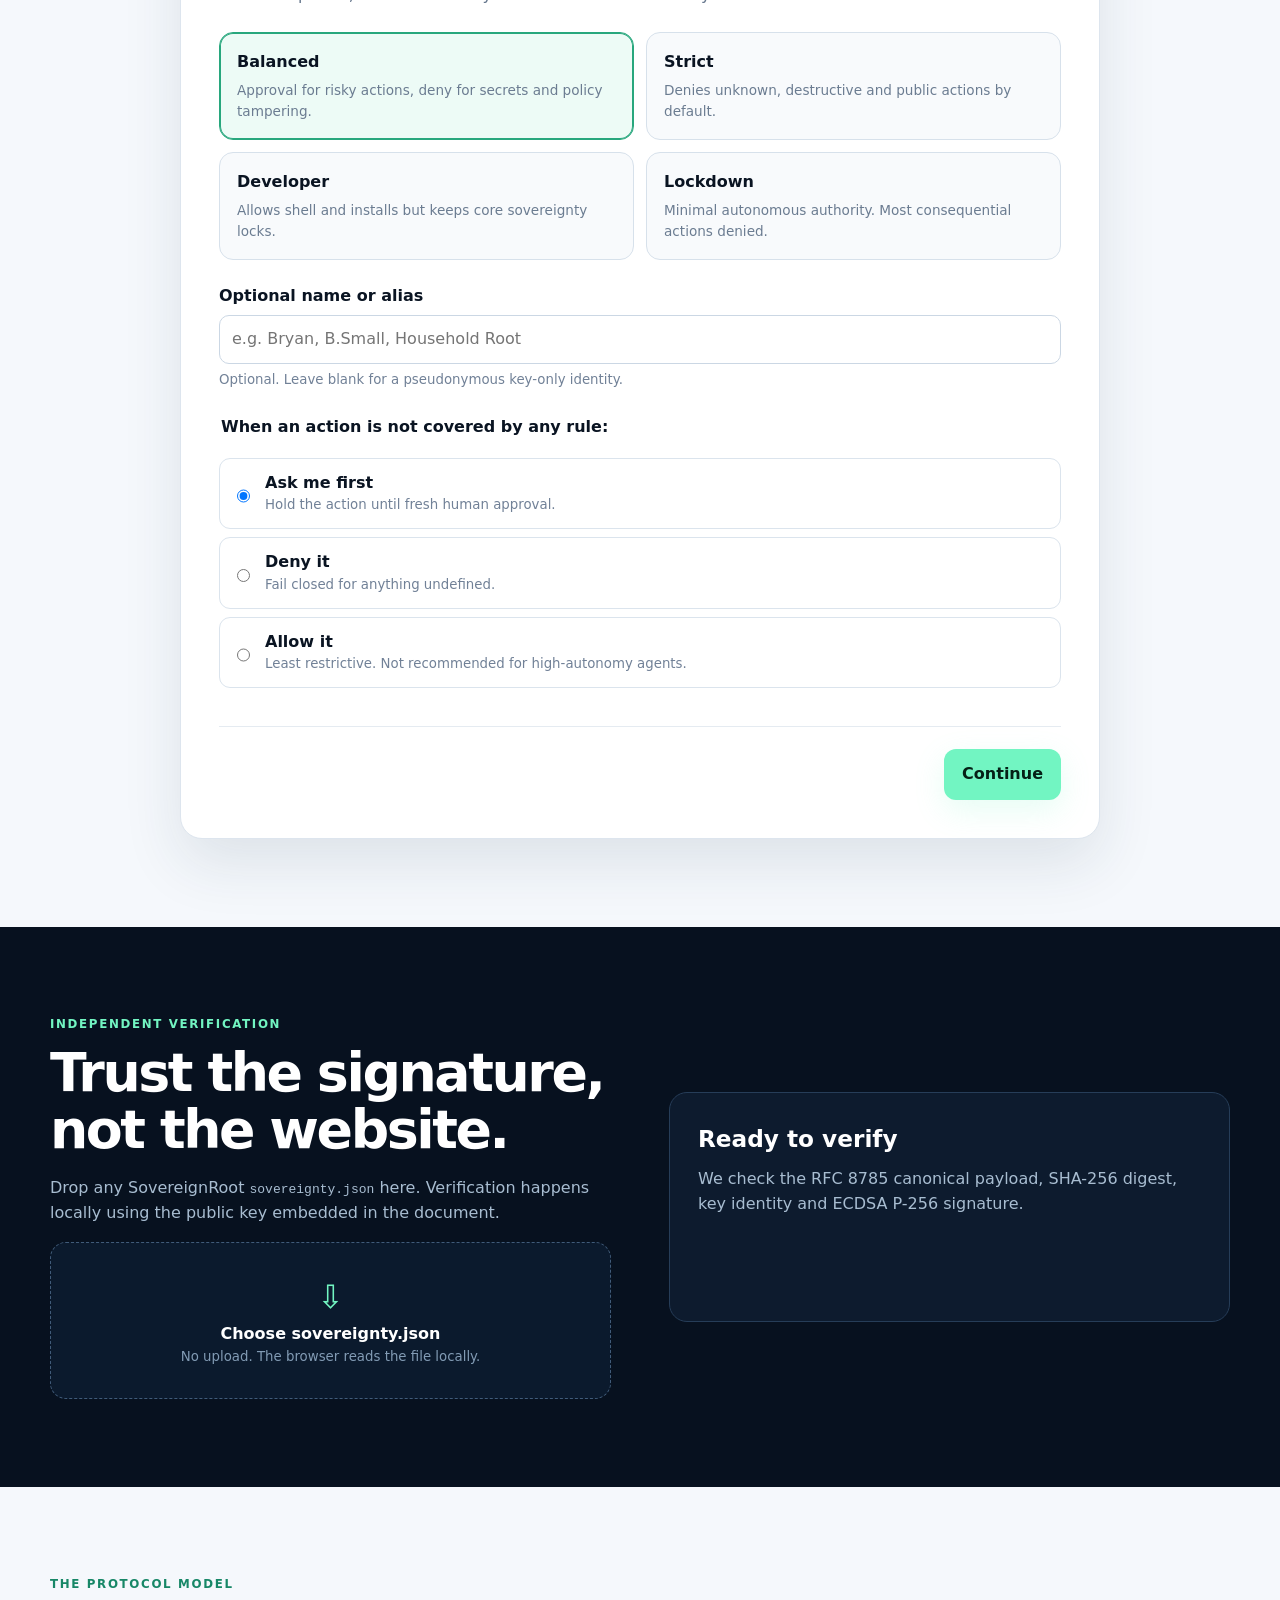
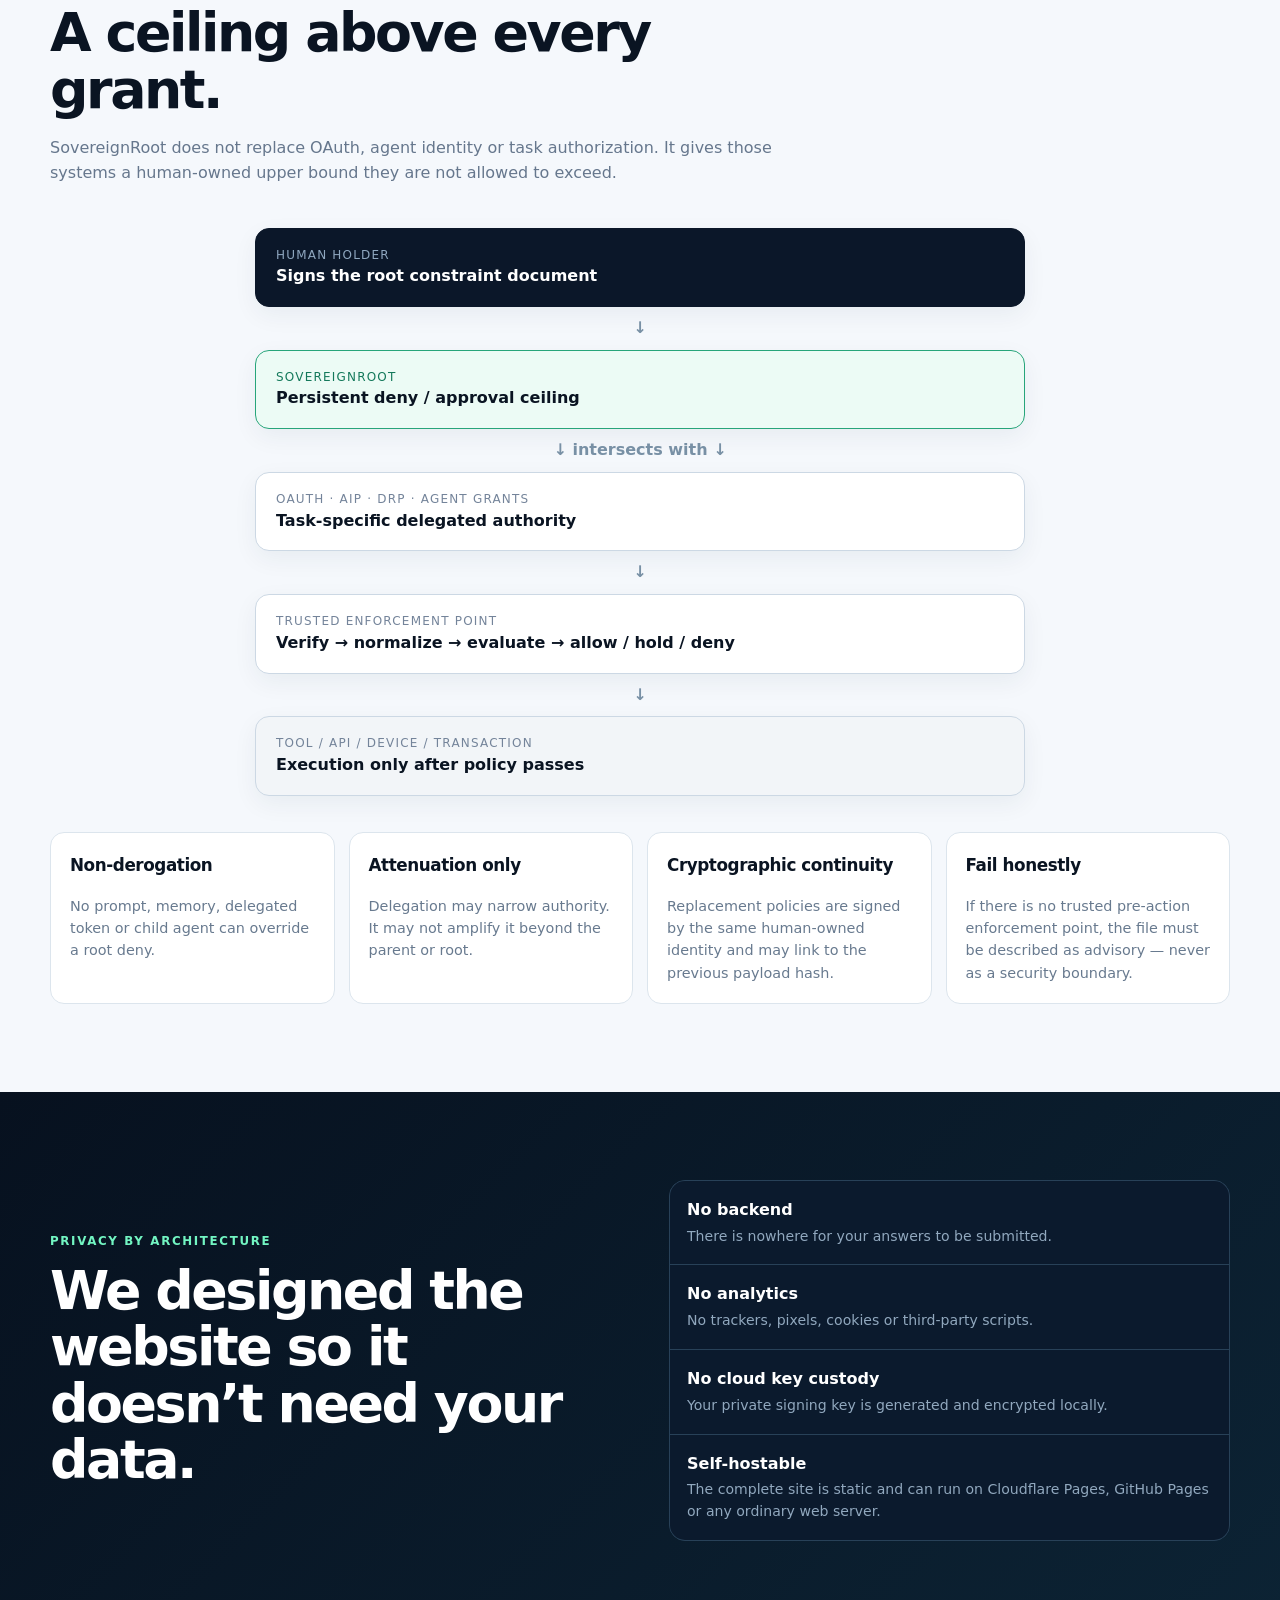
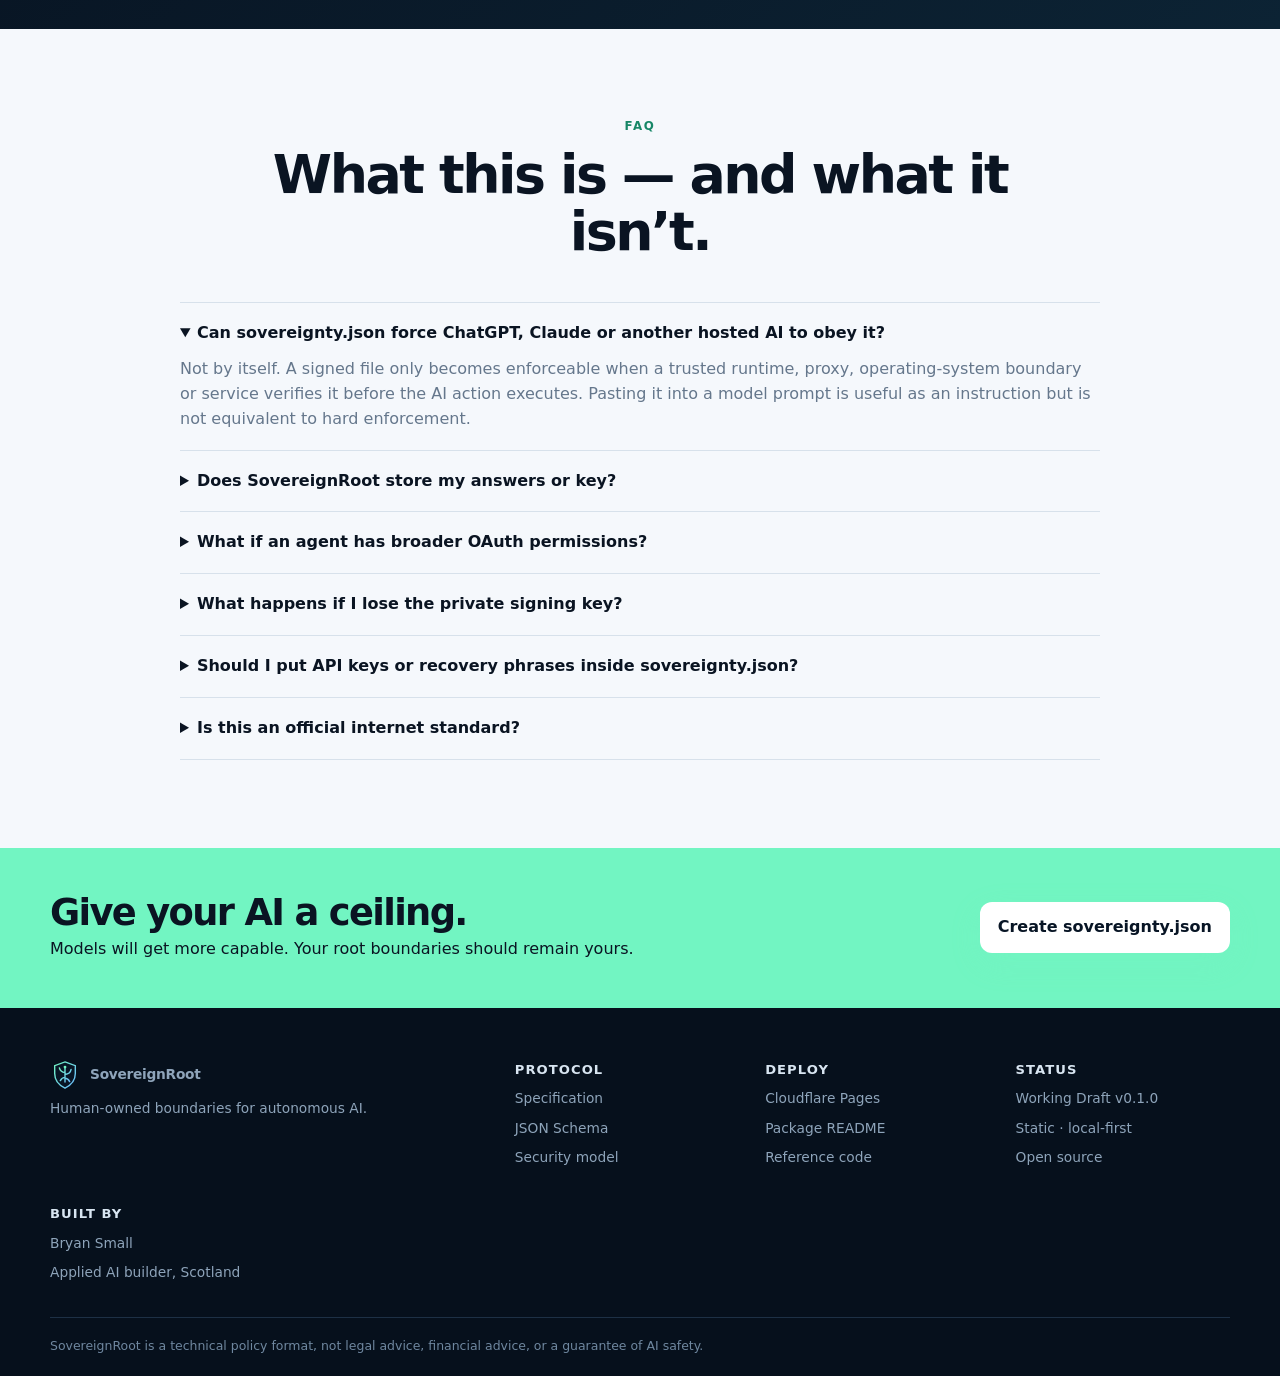
==== commit 4d0baa55: "Add SEO structured data, CV profile link, fix auto-scroll on load" ====
--- a/index.html
+++ b/index.html
@@ -11,15 +11,60 @@
   <meta property="og:type" content="website">
   <meta property="og:url" content="https://sovereignroot.pages.dev/">
   <meta property="og:image" content="https://sovereignroot.pages.dev/assets/og-card.png">
+  <meta property="og:image:width" content="1200">
+  <meta property="og:image:height" content="630">
+  <meta property="og:image:alt" content="SovereignRoot — Your rules above the AI">
+  <meta property="og:locale" content="en_GB">
   <meta name="twitter:card" content="summary_large_image">
   <meta name="twitter:title" content="SovereignRoot — Your rules above the AI">
   <meta name="twitter:description" content="Create a signed sovereignty.json. Free. Private. Local-first. Vendor-neutral.">
   <meta name="twitter:image" content="https://sovereignroot.pages.dev/assets/og-card.png">
   <link rel="canonical" href="https://sovereignroot.pages.dev/">
   <link rel="icon" href="./assets/logo.svg" type="image/svg+xml">
+  <link rel="apple-touch-icon" href="./assets/logo.svg">
   <link rel="manifest" href="./manifest.webmanifest">
   <link rel="stylesheet" href="./css/styles.css">
   <title>SovereignRoot — Your rules above the AI</title>
+  <script type="application/ld+json">
+  {
+    "@context": "https://schema.org",
+    "@type": "WebSite",
+    "name": "SovereignRoot",
+    "alternateName": "SovereignRoot — Your rules above the AI",
+    "url": "https://sovereignroot.pages.dev/",
+    "description": "Create a signed sovereignty.json that defines the boundaries your AI agents must never cross. Free, private, local-first and vendor-neutral.",
+    "inLanguage": "en-GB",
+    "publisher": {
+      "@type": "Organization",
+      "name": "SovereignRoot",
+      "url": "https://sovereignroot.pages.dev/",
+      "logo": "https://sovereignroot.pages.dev/assets/logo.svg"
+    }
+  }
+  </script>
+  <script type="application/ld+json">
+  {
+    "@context": "https://schema.org",
+    "@type": "WebApplication",
+    "name": "SovereignRoot",
+    "url": "https://sovereignroot.pages.dev/",
+    "applicationCategory": "SecurityApplication",
+    "operatingSystem": "Any",
+    "description": "Generate a portable, cryptographically signed sovereignty.json — a human-owned root constraint policy for autonomous AI agents. Local-first, no upload, no account.",
+    "offers": {
+      "@type": "Offer",
+      "price": "0",
+      "priceCurrency": "GBP"
+    },
+    "featureList": [
+      "Local ECDSA P-256 key generation",
+      "Encrypted private-key export (PBKDF2 + AES-256-GCM)",
+      "RFC 8785 canonical JSON signing",
+      "Drag-and-drop signature verifier",
+      "Four policy presets"
+    ]
+  }
+  </script>
 </head>
 <body>
   <a class="skip" href="#main">Skip to content</a>
@@ -331,6 +376,7 @@
       <div><b>Protocol</b><a href="./protocol/SOVEREIGNROOT-SPEC.md">Specification</a><a href="./protocol/sovereignty.schema.json">JSON Schema</a><a href="./docs/SECURITY.md">Security model</a></div>
       <div><b>Deploy</b><a href="./docs/DEPLOY_CLOUDFLARE.md">Cloudflare Pages</a><a href="./README.md">Package README</a><a href="./reference/README.md">Reference code</a></div>
       <div><b>Status</b><span>Working Draft v0.1.0</span><span>Static · local-first</span><span>Open source</span></div>
+      <div><b>Built by</b><a href="https://bryansmall.pages.dev" target="_blank" rel="noopener">Bryan Small</a><span>Applied AI builder, Scotland</span></div>
     </div>
     <div class="wrap footer-bottom">SovereignRoot is a technical policy format, not legal advice, financial advice, or a guarantee of AI safety.</div>
   </footer>
